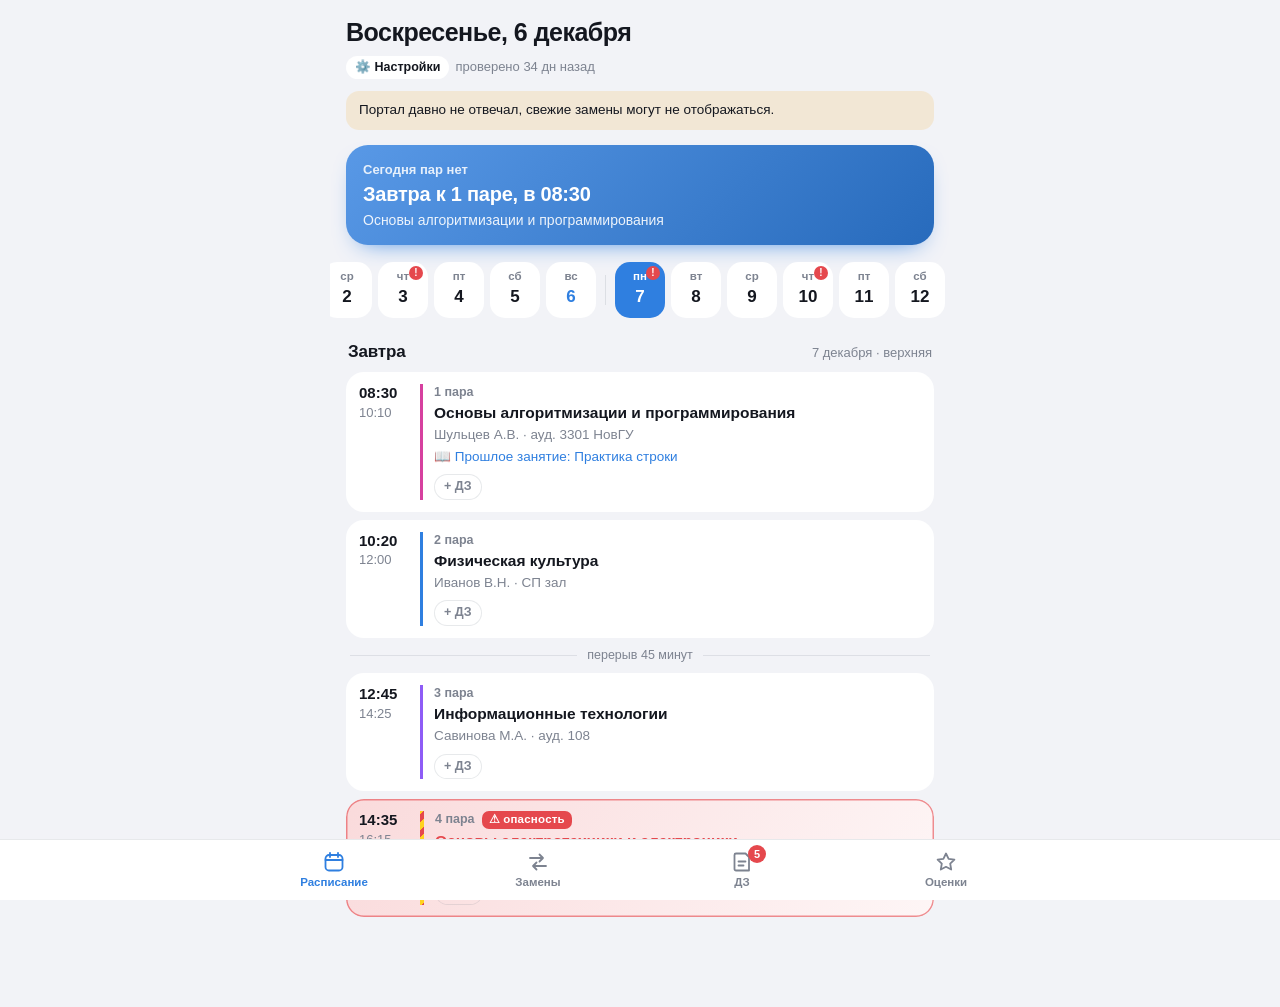
==== index.html @ b81eb341 "Обновить index.html" ====
<!doctype html>
<html lang="ru">
<head>
  <meta charset="utf-8">
  <meta name="viewport" content="width=device-width, initial-scale=1, viewport-fit=cover, user-scalable=no">
  <meta name="color-scheme" content="light dark">
  <title>Расписание 5952</title>
  <link rel="stylesheet" href="style.css?v=4d3361026c">
</head>
<body>
  <div id="view" class="view" aria-live="polite"></div>

  <nav class="tabbar" aria-label="Разделы">
    <button class="tab" data-action="tab" data-tab="schedule">
      <svg viewBox="0 0 24 24" aria-hidden="true"><rect x="3.5" y="5" width="17" height="15.5" rx="3.5"/><path d="M3.5 10h17M8 2.8V7M16 2.8V7"/></svg>
      <span>Расписание</span>
    </button>
    <button class="tab" data-action="tab" data-tab="changes">
      <svg viewBox="0 0 24 24" aria-hidden="true"><path d="M4 8h13M13.5 4.5 17 8l-3.5 3.5M20 16H7M10.5 12.5 7 16l3.5 3.5"/></svg>
      <span>Замены</span>
      <b class="badge" id="badge-changes" hidden></b>
    </button>
    <button class="tab" data-action="tab" data-tab="homework">
      <svg viewBox="0 0 24 24" aria-hidden="true"><path d="M6 3.5h9.5L19 7v13.5H6a1.5 1.5 0 0 1-1.5-1.5V5A1.5 1.5 0 0 1 6 3.5Z"/><path d="M8.5 11.5h7M8.5 15.5h5"/></svg>
      <span>ДЗ</span>
      <b class="badge" id="badge-homework" hidden></b>
    </button>
    <button class="tab" data-action="tab" data-tab="grades">
      <svg viewBox="0 0 24 24" aria-hidden="true"><path d="m12 3.500 2.600 5.300 5.800.8-4.200 4.100 1 5.800-5.200-2.700-5.200 2.700 1-5.800-4.200-4.100 5.800-.8L12 3.500Z"/></svg>
      <span>Оценки</span>
    </button>
  </nav>

  <div id="sheet-root"></div>
  <div id="toast" class="toast" role="status" hidden></div>

  <script src="common.js?v=c8335464c0" defer></script>
  <script src="app.js?v=325c1d94b6" defer></script>
  <script src="https://telegram.org/js/telegram-web-app.js" async onload="window.onTelegramReady && window.onTelegramReady()"></script>
</body>
</html>
---- style.css ----
:root {
  --bg: var(--tg-theme-secondary-bg-color, #f2f3f7);
  --card: var(--tg-theme-section-bg-color, var(--tg-theme-bg-color, #ffffff));
  --text: var(--tg-theme-text-color, #14171f);
  --hint: var(--tg-theme-hint-color, #7d8390);
  --accent: var(--tg-theme-button-color, #2f7fe0);
  --accent-text: var(--tg-theme-button-text-color, #ffffff);
  --line: rgba(125, 131, 144, 0.18);
  --danger: #e5484d;
  --warn: #d98a00;
  --info: #2f7fe0;
  --ok: #2ea66f;
  --radius: 18px;
  --safe-bottom: max(env(safe-area-inset-bottom, 0px), var(--tg-safe-area-inset-bottom, 0px));
  --tabbar: 62px;
}

@media (prefers-color-scheme: dark) {
  :root {
    --bg: var(--tg-theme-secondary-bg-color, #0f1115);
    --card: var(--tg-theme-section-bg-color, var(--tg-theme-bg-color, #1a1d24));
    --text: var(--tg-theme-text-color, #f2f3f7);
    --hint: var(--tg-theme-hint-color, #8b92a0);
    --accent: var(--tg-theme-button-color, #4c94ee);
    --warn: #f0a92a;
    --info: #63a6f5;
    --danger: #ff6369;
  }
}

* {
  box-sizing: border-box;
  -webkit-tap-highlight-color: transparent;
}

html,
body {
  margin: 0;
  background: var(--bg);
  color: var(--text);
  font: 15px/1.38 -apple-system, BlinkMacSystemFont, "Segoe UI", Roboto, "Helvetica Neue", Arial, sans-serif;
  -webkit-text-size-adjust: 100%;
}

button,
input,
textarea {
  font: inherit;
  color: inherit;
}

button {
  background: none;
  border: 0;
  padding: 0;
  cursor: pointer;
}

button:focus-visible,
input:focus-visible,
textarea:focus-visible {
  outline: 2px solid var(--accent);
  outline-offset: 2px;
}

h1,
h2,
h3,
p {
  margin: 0;
}

.view {
  max-width: 620px;
  margin: 0 auto;
  padding: 18px 16px calc(var(--tabbar) + var(--safe-bottom) + 28px);
}

/* Шапка */
.head h1 {
  font-size: 25px;
  line-height: 1.15;
  font-weight: 750;
  letter-spacing: -0.02em;
}

.head-meta {
  display: flex;
  flex-wrap: wrap;
  align-items: center;
  gap: 6px;
  margin-top: 9px;
  color: var(--hint);
  font-size: 13px;
}

.chip {
  padding: 3px 9px;
  border-radius: 999px;
  background: var(--card);
  color: var(--text);
  font-size: 12.5px;
  font-weight: 550;
}

.chip-button {
  border: 0;
  cursor: pointer;
}

.page-title {
  margin-top: 2px;
  font-size: 25px;
}

.topic {
  color: var(--info) !important;
}

.tag-muted {
  background: var(--bg);
  color: var(--hint);
}

.grade-subtitle {
  margin: -4px 2px 12px;
  color: var(--hint);
  font-size: 13px;
}

.grade-hero {
  display: flex;
  gap: 16px;
  align-items: center;
  padding: 16px;
  border-radius: 22px;
  background: var(--card);
}

.grade-final {
  display: grid;
  flex: 0 0 auto;
  place-items: center;
  align-content: center;
  width: 86px;
  height: 86px;
  border-radius: 50%;
  background: var(--tone, var(--accent));
  color: #fff;
}

.grade-final b {
  font-size: 38px;
  line-height: 1;
  font-weight: 800;
}

.grade-final span {
  margin-top: 2px;
  font-size: 12px;
  opacity: 0.85;
}

.grade-stats {
  flex: 1;
  min-width: 0;
}

.grade-stats p {
  color: var(--hint);
  font-size: 13.5px;
}

.grade-stats p + p {
  margin-top: 4px;
}

.grade-stats b {
  color: var(--text);
  font-size: 17px;
}

.grade-bar {
  height: 7px;
  margin-top: 8px;
  border-radius: 99px;
  background: var(--bg);
  overflow: hidden;
}

.grade-bar i {
  display: block;
  height: 100%;
  border-radius: inherit;
  background: var(--tone, var(--accent));
}

.tone-top { --tone: #2ea66f; }
.tone-good { --tone: #2f7fe0; }
.tone-mid { --tone: #d98a00; }
.tone-low { --tone: #e5484d; }
.tone-none { --tone: #8b92a0; }

.grade-card {
  padding: 4px 14px;
  border-radius: var(--radius);
  background: var(--card);
}

.grade-row,
.grade-lesson {
  display: flex;
  align-items: center;
  justify-content: space-between;
  gap: 12px;
  padding: 10px 0;
}

.grade-row + .grade-row,
.grade-lesson + .grade-lesson {
  border-top: 1px solid var(--line);
}

.grade-chip {
  min-width: 42px;
  padding: 4px 9px;
  border-radius: 10px;
  background: var(--tone);
  color: #fff;
  text-align: center;
  font-variant-numeric: tabular-nums;
}

.grade-lesson div {
  min-width: 0;
}

.grade-lesson strong {
  display: block;
  font-size: 14px;
}

.grade-lesson span {
  color: var(--hint);
  font-size: 13px;
  overflow-wrap: anywhere;
}

.chip-short {
  background: rgba(240, 169, 42, 0.18);
  color: var(--warn);
}

.banner {
  margin-top: 12px;
  padding: 10px 13px;
  border-radius: 13px;
  background: rgba(240, 169, 42, 0.16);
  color: var(--text);
  font-size: 13.5px;
}

/* Главная карточка */
.hero {
  position: relative;
  margin-top: 15px;
  padding: 16px 17px 15px;
  border-radius: 22px;
  overflow: hidden;
  background-color: var(--accent);
  background-image: linear-gradient(135deg, rgba(255, 255, 255, 0.2), rgba(0, 0, 0, 0.16));
  color: var(--accent-text);
  box-shadow: 0 10px 24px -14px var(--accent);
}

.hero-eyebrow {
  font-size: 13px;
  font-weight: 600;
  opacity: 0.86;
}

.hero-title {
  margin-top: 3px;
  font-size: 20px;
  line-height: 1.22;
  font-weight: 700;
  letter-spacing: -0.012em;
}

.hero-meta {
  margin-top: 5px;
  font-size: 14px;
  opacity: 0.9;
}

.hero-left {
  display: flex;
  align-items: baseline;
  justify-content: space-between;
  gap: 10px;
  margin-top: 13px;
  font-size: 13px;
  font-weight: 600;
}

.hero-bar {
  height: 6px;
  margin-top: 6px;
  border-radius: 99px;
  background: rgba(255, 255, 255, 0.27);
  overflow: hidden;
}

.hero-bar i {
  display: block;
  height: 100%;
  border-radius: inherit;
  background: currentColor;
  transition: width 0.4s ease;
}

/* Лента дней */
.strip {
  display: flex;
  gap: 6px;
  margin: 15px -16px 0;
  padding: 2px 16px 4px;
  overflow-x: auto;
  scrollbar-width: none;
  scroll-snap-type: x proximity;
}

.strip::-webkit-scrollbar {
  display: none;
}

.strip-day {
  position: relative;
  flex: 0 0 auto;
  width: 50px;
  padding: 7px 0 9px;
  border-radius: 15px;
  background: var(--card);
  text-align: center;
  scroll-snap-align: center;
  transition: background 0.15s ease, color 0.15s ease;
}

.strip-day small {
  display: block;
  color: var(--hint);
  font-size: 11.5px;
  font-weight: 550;
}

.strip-day b {
  display: block;
  font-size: 17px;
  font-weight: 680;
}

.strip-day.is-today b {
  color: var(--accent);
}

.strip-day.is-active {
  background: var(--accent);
  color: var(--accent-text);
}

.strip-day.is-active small,
.strip-day.is-active b {
  color: inherit;
}

.strip-day .dot {
  position: absolute;
  left: 50%;
  bottom: 4px;
  width: 5px;
  height: 5px;
  margin-left: -2.5px;
  border-radius: 50%;
  background: var(--warn);
}

.strip-day.is-active .dot {
  background: currentColor;
}

.strip-week {
  flex: 0 0 auto;
  align-self: center;
  width: 1px;
  height: 30px;
  margin: 0 3px;
  background: var(--line);
}

/* Список пар */
.section-title {
  display: flex;
  align-items: baseline;
  justify-content: space-between;
  gap: 10px;
  margin: 18px 2px 9px;
  font-size: 17px;
  font-weight: 680;
  letter-spacing: -0.01em;
}

.section-title small {
  color: var(--hint);
  font-size: 13px;
  font-weight: 500;
  letter-spacing: 0;
}

.lessons {
  display: grid;
  gap: 8px;
}

.lesson {
  display: grid;
  grid-template-columns: 50px 1fr;
  gap: 11px;
  padding: 12px 14px 12px 13px;
  border-radius: var(--radius);
  background: var(--card);
}

.lesson-time {
  font-variant-numeric: tabular-nums;
  line-height: 1.25;
}

.lesson-time b {
  display: block;
  font-size: 15px;
  font-weight: 680;
}

.lesson-time span {
  color: var(--hint);
  font-size: 13px;
}

.lesson-body {
  min-width: 0;
  padding-left: 11px;
  border-left: 3px solid var(--subject, var(--accent));
}

.lesson-top {
  display: flex;
  flex-wrap: wrap;
  align-items: center;
  gap: 5px 7px;
  margin-bottom: 2px;
  color: var(--hint);
  font-size: 12.5px;
  font-weight: 550;
}

.lesson h3 {
  font-size: 15.5px;
  line-height: 1.28;
  font-weight: 620;
  overflow-wrap: anywhere;
}

.lesson p {
  margin-top: 3px;
  color: var(--hint);
  font-size: 13.5px;
  overflow-wrap: anywhere;
}

.lesson.is-cancelled h3 {
  color: var(--hint);
  text-decoration: line-through;
}

.lesson.is-cancelled .lesson-time,
.lesson.is-cancelled .lesson-body {
  opacity: 0.72;
}

.lesson.is-now {
  box-shadow: inset 0 0 0 2px var(--accent);
}

.lesson-foot {
  display: flex;
  flex-wrap: wrap;
  gap: 6px;
  margin-top: 8px;
}

.hw-pill,
.hw-add {
  padding: 4px 10px;
  border-radius: 999px;
  font-size: 12.5px;
  font-weight: 580;
}

.hw-pill {
  max-width: 100%;
  overflow: hidden;
  background: rgba(47, 127, 224, 0.13);
  color: var(--info);
  text-overflow: ellipsis;
  white-space: nowrap;
}

.hw-add {
  color: var(--hint);
  box-shadow: inset 0 0 0 1px var(--line);
}

.tag {
  padding: 1px 7px;
  border-radius: 7px;
  font-size: 11.5px;
  font-weight: 680;
}

.tag-danger {
  background: rgba(229, 72, 77, 0.14);
  color: var(--danger);
}

.tag-warn {
  background: rgba(240, 169, 42, 0.18);
  color: var(--warn);
}

.tag-info {
  background: rgba(47, 127, 224, 0.14);
  color: var(--info);
}

.tag-hazard {
  background: var(--danger);
  color: #fff;
  letter-spacing: 0.02em;
  animation: hazard-pulse 1.8s ease-in-out infinite;
}

.tag-safe {
  background: rgba(46, 166, 111, 0.16);
  color: var(--ok);
}

/* Опасный предмет: красная карточка и полоса как на предупреждающей ленте */
.lesson.is-danger:not(.is-cancelled) {
  background-image: linear-gradient(120deg, rgba(229, 72, 77, 0.2), rgba(229, 72, 77, 0.05));
  box-shadow: inset 0 0 0 1.5px rgba(229, 72, 77, 0.6);
}

.lesson.is-danger:not(.is-cancelled) .lesson-body {
  border-left: 4px solid transparent;
  border-image: repeating-linear-gradient(-45deg, #e5484d 0 5px, #ffd21f 5px 10px) 4;
}

.lesson.is-danger:not(.is-cancelled) h3 {
  color: var(--danger);
  font-weight: 700;
}

.hero.is-danger {
  background-color: #b4161b;
  box-shadow: 0 10px 24px -14px #e5484d;
  color: #fff;
}

.hero-hazard {
  display: inline-block;
  margin-left: 8px;
  padding: 0 6px;
  border-radius: 6px;
  background: #ffd21f;
  color: #16181d;
  font-size: 11.5px;
  font-weight: 800;
}

.strip-day .hazard {
  position: absolute;
  top: 4px;
  right: 5px;
  width: 14px;
  height: 14px;
  border-radius: 50%;
  background: var(--danger);
  color: #fff;
  font-size: 10px;
  font-style: normal;
  font-weight: 800;
  line-height: 14px;
}

.hw-shared-mark {
  padding: 2px 7px;
  border-radius: 7px;
  background: rgba(47, 127, 224, 0.14);
  color: var(--info);
  font-size: 11.5px;
  font-style: normal;
  font-weight: 680;
}

.gap {
  display: flex;
  align-items: center;
  gap: 10px;
  padding: 1px 4px;
  color: var(--hint);
  font-size: 12.5px;
}

.gap::before,
.gap::after {
  content: "";
  flex: 1;
  height: 1px;
  background: var(--line);
}

.empty {
  padding: 32px 22px;
  border-radius: var(--radius);
  background: var(--card);
  color: var(--hint);
  text-align: center;
}

.empty strong {
  display: block;
  margin-bottom: 3px;
  color: var(--text);
  font-size: 16px;
  font-weight: 650;
}

/* Замены */
.change-day {
  margin-bottom: 8px;
  padding: 13px 15px;
  border-radius: var(--radius);
  background: var(--card);
}

.change-day h3 {
  margin-bottom: 9px;
  font-size: 15px;
  font-weight: 680;
}

.change-row + .change-row {
  margin-top: 10px;
  padding-top: 10px;
  border-top: 1px solid var(--line);
}

.change-row p {
  margin-top: 3px;
  color: var(--hint);
  font-size: 13.5px;
}

.change-row strong {
  font-weight: 620;
}

/* ДЗ */
.hw-group {
  margin: 16px 2px 7px;
  color: var(--hint);
  font-size: 13px;
  font-weight: 650;
}

.hw-group.is-late {
  color: var(--danger);
}

.hw-item {
  display: grid;
  grid-template-columns: 28px 1fr auto;
  gap: 11px;
  align-items: start;
  margin-bottom: 8px;
  padding: 12px 13px;
  border-radius: var(--radius);
  background: var(--card);
}

.hw-check {
  display: grid;
  place-items: center;
  width: 26px;
  height: 26px;
  border-radius: 50%;
  box-shadow: inset 0 0 0 2px var(--line);
  color: transparent;
}

.hw-item.is-done .hw-check {
  background: var(--ok);
  box-shadow: none;
  color: #fff;
}

.hw-check svg {
  width: 15px;
  height: 15px;
  fill: none;
  stroke: currentColor;
  stroke-width: 3;
  stroke-linecap: round;
  stroke-linejoin: round;
}

.hw-main {
  min-width: 0;
  text-align: left;
}

.hw-main strong {
  display: block;
  font-size: 13px;
  font-weight: 620;
  color: var(--hint);
}

.hw-main span {
  display: block;
  margin-top: 1px;
  overflow-wrap: anywhere;
  white-space: pre-wrap;
}

.hw-item.is-done .hw-main span {
  color: var(--hint);
  text-decoration: line-through;
}

.hw-remove {
  width: 26px;
  height: 26px;
  color: var(--hint);
  font-size: 20px;
  line-height: 1;
}

.fab {
  position: fixed;
  z-index: 5;
  right: max(16px, calc(50vw - 294px));
  bottom: calc(var(--tabbar) + var(--safe-bottom) + 16px);
  display: grid;
  place-items: center;
  width: 56px;
  height: 56px;
  border-radius: 50%;
  background: var(--accent);
  color: var(--accent-text);
  box-shadow: 0 10px 22px -8px var(--accent);
  font-size: 30px;
  line-height: 1;
}

/* Панель вкладок */
.tabbar {
  position: fixed;
  z-index: 6;
  inset: auto 0 0;
  display: flex;
  justify-content: center;
  gap: 4px;
  padding: 7px 10px calc(7px + var(--safe-bottom));
  background: var(--card);
  border-top: 1px solid var(--line);
}

.tab {
  position: relative;
  flex: 1;
  max-width: 200px;
  height: 46px;
  color: var(--hint);
  font-size: 11.5px;
  font-weight: 600;
}

.tab svg {
  display: block;
  width: 24px;
  height: 24px;
  margin: 1px auto 1px;
  fill: none;
  stroke: currentColor;
  stroke-width: 1.8;
  stroke-linecap: round;
  stroke-linejoin: round;
}

.tab.is-active {
  color: var(--accent);
}

.badge {
  position: absolute;
  top: -2px;
  left: calc(50% + 6px);
  min-width: 18px;
  padding: 0 5px;
  border-radius: 99px;
  background: var(--danger);
  color: #fff;
  font-size: 11px;
  font-weight: 700;
  line-height: 18px;
}

/* Форма ДЗ */
.sheet-back {
  position: fixed;
  z-index: 10;
  inset: 0;
  background: rgba(0, 0, 0, 0.42);
  animation: fade 0.16s ease;
}

.sheet {
  position: fixed;
  z-index: 11;
  inset: auto 0 0;
  max-width: 620px;
  max-height: 88vh;
  margin: 0 auto;
  padding: 10px 16px calc(16px + var(--safe-bottom));
  overflow-y: auto;
  border-radius: 22px 22px 0 0;
  background: var(--card);
  animation: rise 0.2s ease;
}

.sheet-grip {
  width: 36px;
  height: 4px;
  margin: 0 auto 12px;
  border-radius: 9px;
  background: var(--line);
}

.sheet h2 {
  font-size: 19px;
  font-weight: 700;
}

.field-label {
  display: block;
  margin: 15px 0 7px;
  color: var(--hint);
  font-size: 13px;
  font-weight: 600;
}

.choices {
  display: flex;
  flex-wrap: wrap;
  gap: 6px;
}

/* Предметов много: две прокручиваемые строки, чтобы кнопка сохранения оставалась на экране */
.choices-scroll {
  display: grid;
  grid-auto-flow: column;
  grid-auto-columns: max-content;
  grid-template-rows: repeat(2, auto);
  margin: 0 -16px;
  padding: 0 16px 2px;
  overflow-x: auto;
  scrollbar-width: none;
}

.choices-scroll::-webkit-scrollbar {
  display: none;
}

.choice {
  padding: 7px 12px;
  border-radius: 13px;
  background: var(--bg);
  font-size: 13.5px;
  font-weight: 550;
  text-align: left;
}

.choice.is-active {
  background: var(--accent);
  color: var(--accent-text);
}

.input {
  display: block;
  width: 100%;
  padding: 11px 13px;
  border: 0;
  border-radius: 13px;
  background: var(--bg);
  outline-offset: 0;
}

textarea.input {
  min-height: 92px;
  resize: vertical;
}

.primary {
  display: block;
  width: 100%;
  margin-top: 16px;
  padding: 14px;
  border-radius: 14px;
  background: var(--accent);
  color: var(--accent-text);
  font-weight: 650;
}

.primary:disabled {
  opacity: 0.45;
}

.toast {
  position: fixed;
  z-index: 20;
  left: 16px;
  right: 16px;
  bottom: calc(var(--tabbar) + var(--safe-bottom) + 14px);
  max-width: 420px;
  margin: 0 auto;
  padding: 11px 14px;
  border-radius: 13px;
  background: rgba(20, 23, 31, 0.92);
  color: #fff;
  font-size: 13.5px;
  text-align: center;
}

.skeleton {
  height: 74px;
  margin-bottom: 8px;
  border-radius: var(--radius);
  background: var(--card);
  opacity: 0.7;
}

@keyframes hazard-pulse {
  50% { opacity: 0.68; }
}

@keyframes fade {
  from { opacity: 0; }
}

@keyframes rise {
  from { transform: translateY(24px); opacity: 0; }
}

@media (prefers-reduced-motion: reduce) {
  * {
    animation: none !important;
    transition: none !important;
  }
}
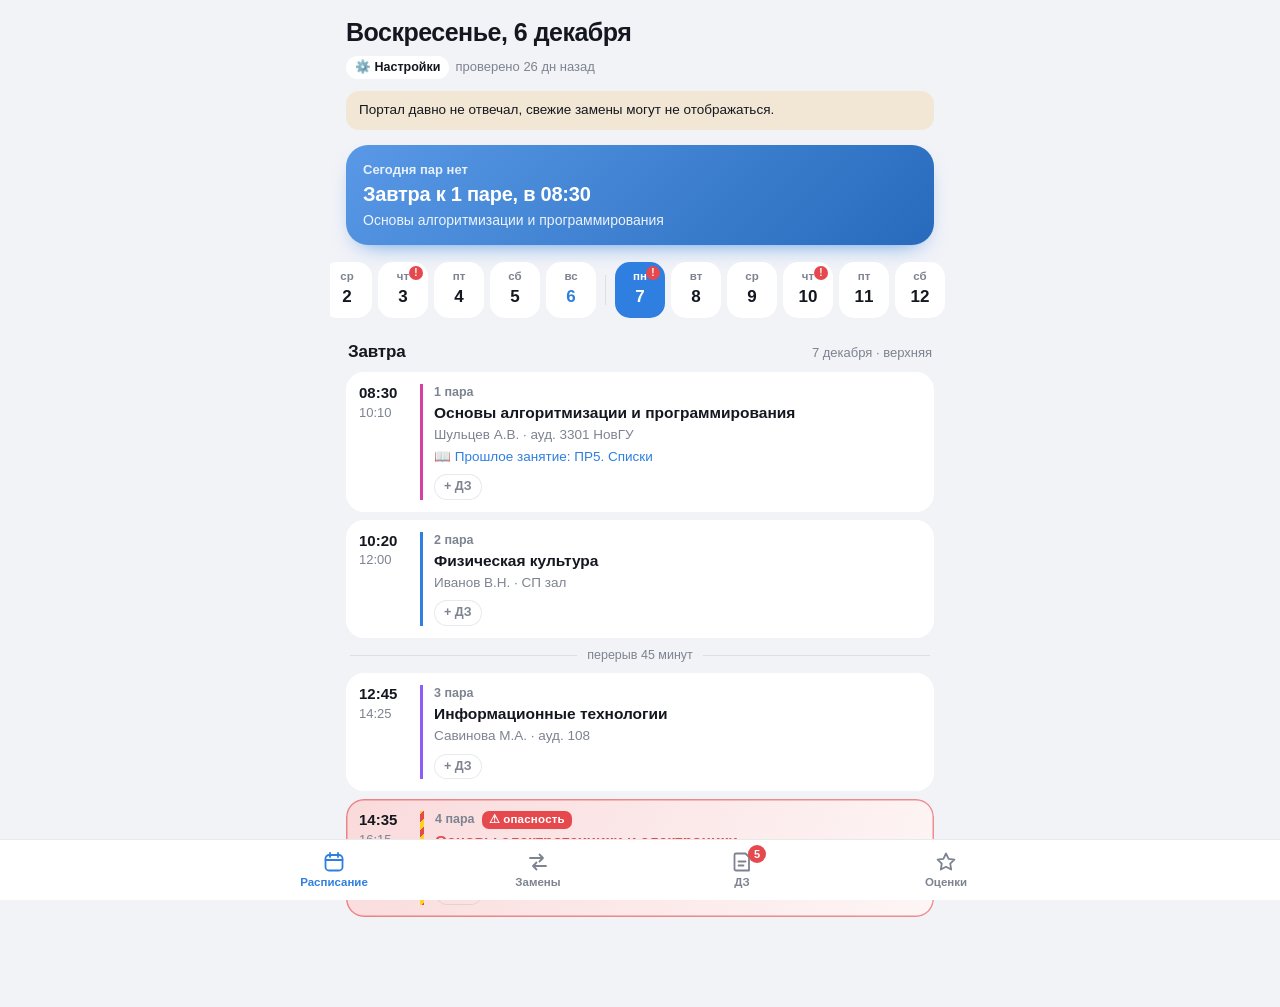
==== commit cbc3656f: "Обновить index.html" ====
--- a/index.html
+++ b/index.html
@@ -5,7 +5,7 @@
   <meta name="viewport" content="width=device-width, initial-scale=1, viewport-fit=cover, user-scalable=no">
   <meta name="color-scheme" content="light dark">
   <title>Расписание 5952</title>
-  <link rel="stylesheet" href="style.css?v=4d3361026c">
+  <link rel="stylesheet" href="style.css?v=cc607bb1db">
 </head>
 <body>
   <div id="view" class="view" aria-live="polite"></div>
@@ -35,7 +35,7 @@
   <div id="toast" class="toast" role="status" hidden></div>
 
   <script src="common.js?v=c8335464c0" defer></script>
-  <script src="app.js?v=325c1d94b6" defer></script>
+  <script src="app.js?v=3dd052fed5" defer></script>
   <script src="https://telegram.org/js/telegram-web-app.js" async onload="window.onTelegramReady && window.onTelegramReady()"></script>
 </body>
 </html>
--- a/style.css
+++ b/style.css
@@ -128,6 +128,29 @@
   font-size: 13px;
 }
 
+.grade-switch {
+  display: flex;
+  gap: 4px;
+  margin: 0 0 14px;
+  padding: 4px;
+  border-radius: 14px;
+  background: var(--card);
+}
+
+.grade-switch button {
+  flex: 1;
+  padding: 8px 10px;
+  border-radius: 10px;
+  color: var(--hint);
+  font-size: 14px;
+  font-weight: 600;
+}
+
+.grade-switch button.is-active {
+  background: var(--accent);
+  color: var(--accent-text);
+}
+
 .grade-hero {
   display: flex;
   gap: 16px;
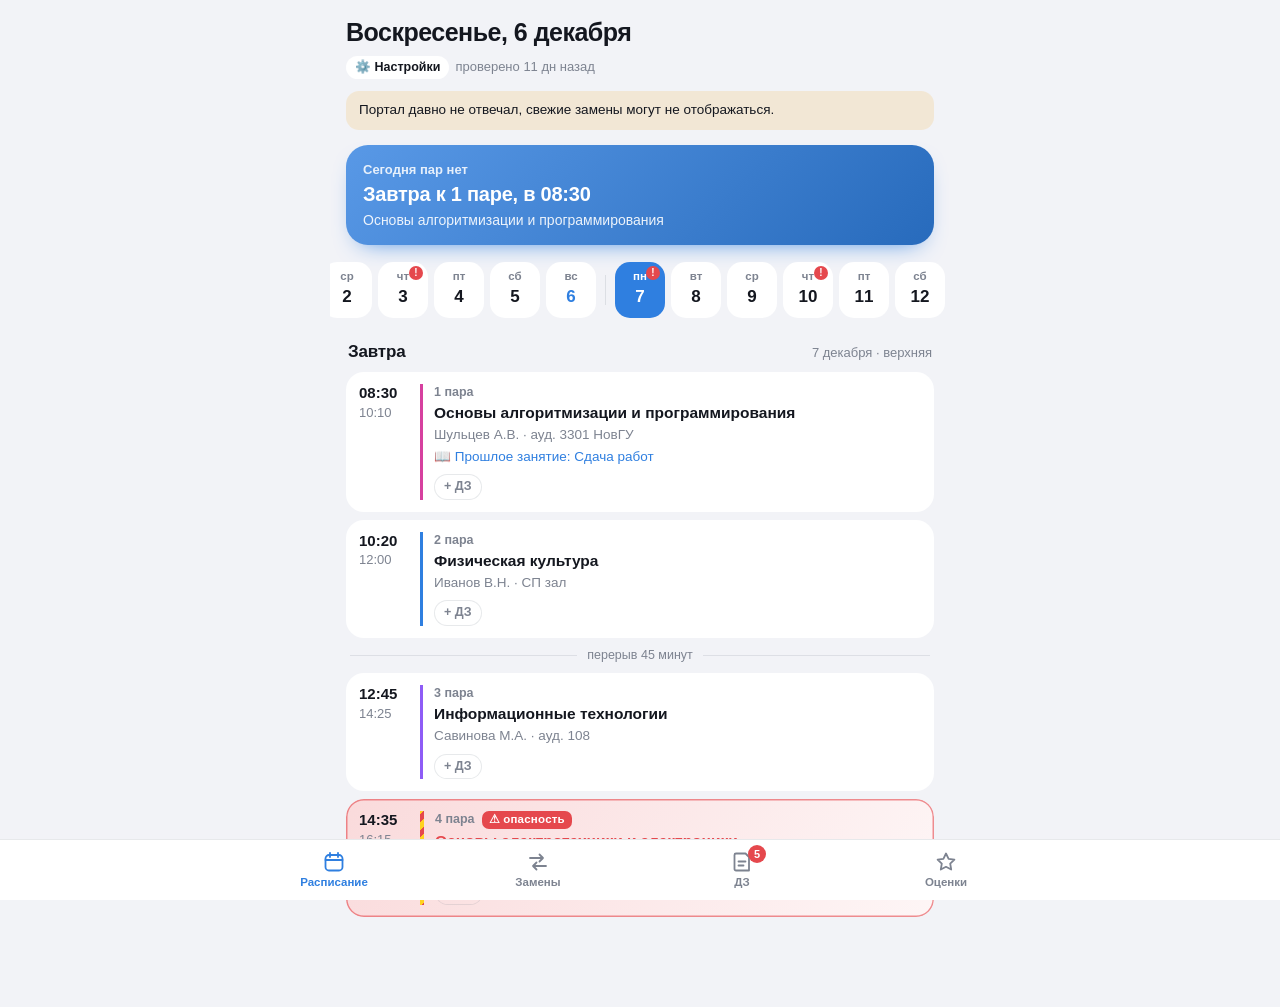
==== commit 3aa7c64b: "Обновить index.html" ====
--- a/index.html
+++ b/index.html
@@ -35,7 +35,7 @@
   <div id="toast" class="toast" role="status" hidden></div>
 
   <script src="common.js?v=c8335464c0" defer></script>
-  <script src="app.js?v=3dd052fed5" defer></script>
+  <script src="app.js?v=ed23e90826" defer></script>
   <script src="https://telegram.org/js/telegram-web-app.js" async onload="window.onTelegramReady && window.onTelegramReady()"></script>
 </body>
 </html>
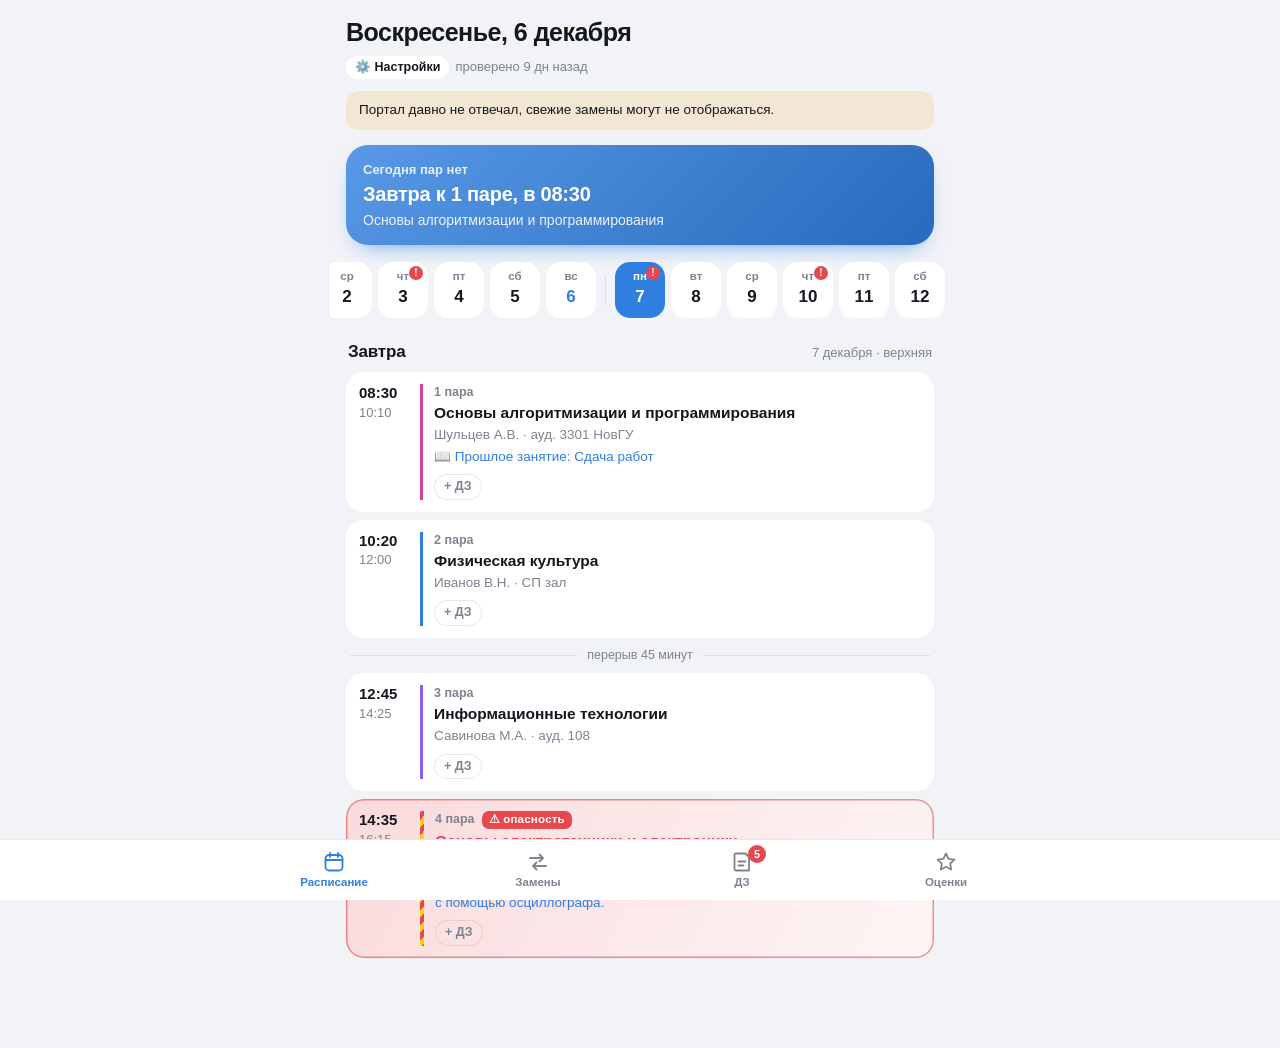
==== commit ec707ac7: "Обновить index.html" ====
--- a/index.html
+++ b/index.html
@@ -4,6 +4,7 @@
   <meta charset="utf-8">
   <meta name="viewport" content="width=device-width, initial-scale=1, viewport-fit=cover, user-scalable=no">
   <meta name="color-scheme" content="light dark">
+  <meta name="referrer" content="no-referrer">
   <title>Расписание 5952</title>
   <link rel="stylesheet" href="style.css?v=cc607bb1db">
 </head>
@@ -34,8 +35,8 @@
   <div id="sheet-root"></div>
   <div id="toast" class="toast" role="status" hidden></div>
 
-  <script src="common.js?v=c8335464c0" defer></script>
-  <script src="app.js?v=ed23e90826" defer></script>
+  <script src="common.js?v=ae019ad194" defer></script>
+  <script src="app.js?v=de566739b2" defer></script>
   <script src="https://telegram.org/js/telegram-web-app.js" async onload="window.onTelegramReady && window.onTelegramReady()"></script>
 </body>
 </html>
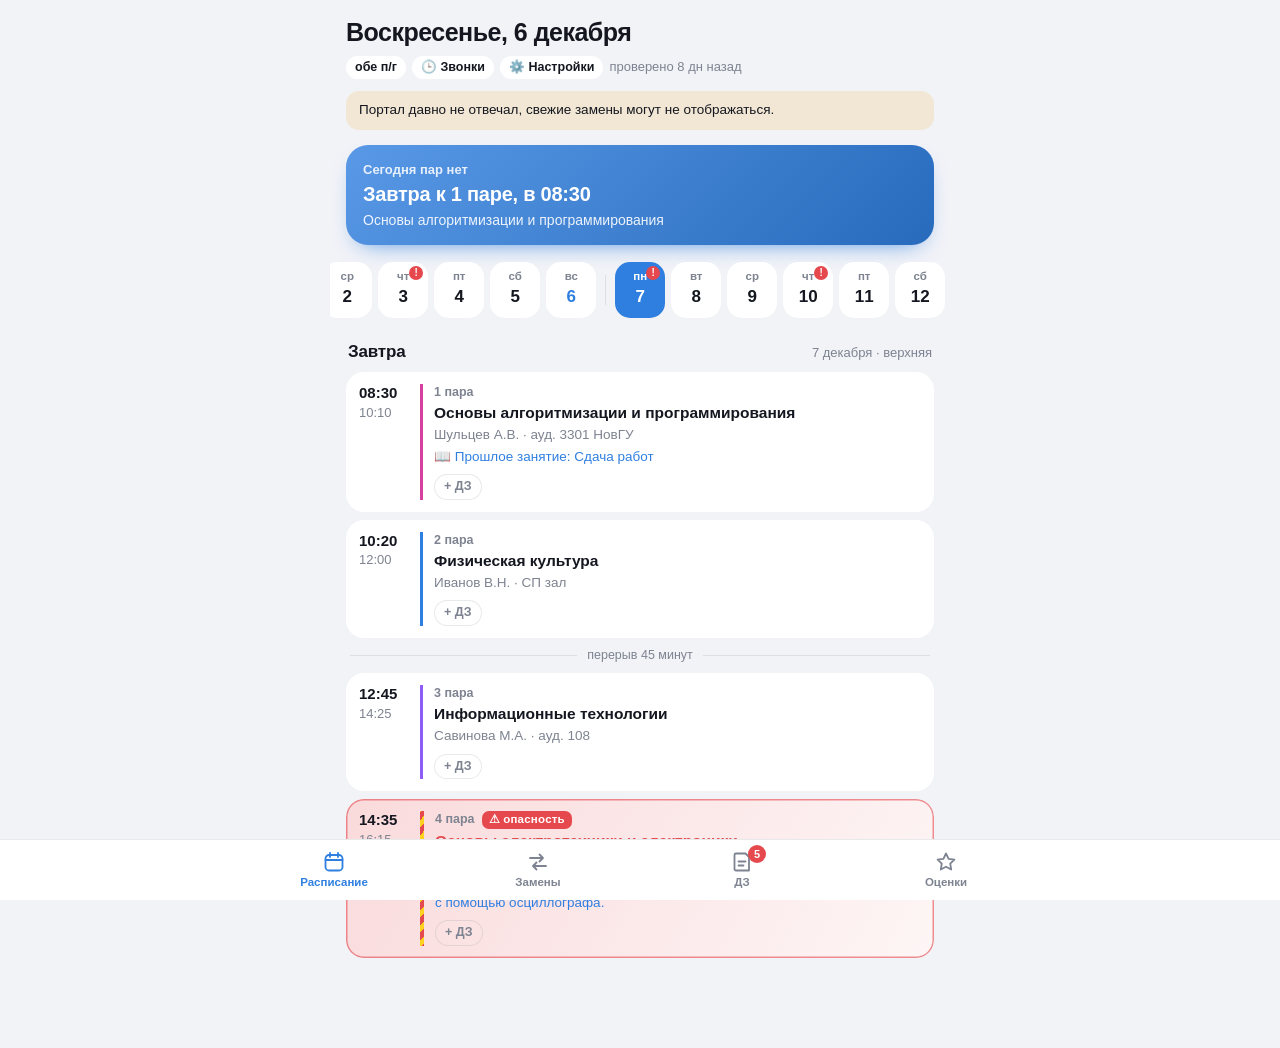
==== commit 2fa341ce: "Обновить index.html" ====
--- a/index.html
+++ b/index.html
@@ -2,11 +2,11 @@
 <html lang="ru">
 <head>
   <meta charset="utf-8">
-  <meta name="viewport" content="width=device-width, initial-scale=1, viewport-fit=cover, user-scalable=no">
+  <meta name="viewport" content="width=device-width, initial-scale=1, viewport-fit=cover">
   <meta name="color-scheme" content="light dark">
   <meta name="referrer" content="no-referrer">
   <title>Расписание 5952</title>
-  <link rel="stylesheet" href="style.css?v=cc607bb1db">
+  <link rel="stylesheet" href="style.css?v=5ca7537394">
 </head>
 <body>
   <div id="view" class="view" aria-live="polite"></div>
@@ -35,8 +35,8 @@
   <div id="sheet-root"></div>
   <div id="toast" class="toast" role="status" hidden></div>
 
-  <script src="common.js?v=ae019ad194" defer></script>
-  <script src="app.js?v=de566739b2" defer></script>
+  <script src="common.js?v=9afcd1a701" defer></script>
+  <script src="app.js?v=5c1c5f04ce" defer></script>
   <script src="https://telegram.org/js/telegram-web-app.js" async onload="window.onTelegramReady && window.onTelegramReady()"></script>
 </body>
 </html>
--- a/style.css
+++ b/style.css
@@ -15,8 +15,19 @@
   --tabbar: 62px;
 }
 
+:root[data-theme="dark"] {
+  --bg: var(--tg-theme-secondary-bg-color, #0f1115);
+  --card: var(--tg-theme-section-bg-color, var(--tg-theme-bg-color, #1a1d24));
+  --text: var(--tg-theme-text-color, #f2f3f7);
+  --hint: var(--tg-theme-hint-color, #8b92a0);
+  --accent: var(--tg-theme-button-color, #4c94ee);
+  --warn: #f0a92a;
+  --info: #63a6f5;
+  --danger: #ff6369;
+}
+
 @media (prefers-color-scheme: dark) {
-  :root {
+  :root:not([data-theme="light"]) {
     --bg: var(--tg-theme-secondary-bg-color, #0f1115);
     --card: var(--tg-theme-section-bg-color, var(--tg-theme-bg-color, #1a1d24));
     --text: var(--tg-theme-text-color, #f2f3f7);
@@ -76,6 +87,10 @@
   padding: 18px 16px calc(var(--tabbar) + var(--safe-bottom) + 28px);
 }
 
+.view.has-fab {
+  padding-bottom: calc(var(--tabbar) + var(--safe-bottom) + 96px);
+}
+
 /* Шапка */
 .head h1 {
   font-size: 25px;
@@ -106,6 +121,125 @@
 .chip-button {
   border: 0;
   cursor: pointer;
+}
+
+.chip-preview {
+  background: rgba(240, 169, 42, 0.2);
+  color: var(--warn);
+}
+
+.chip-return {
+  background: rgba(47, 127, 224, 0.14);
+  color: var(--info);
+}
+
+.banner-info {
+  background: rgba(47, 127, 224, 0.12);
+}
+
+.hero-summary {
+  margin-top: 8px;
+  font-size: 12.5px;
+  font-weight: 550;
+  opacity: 0.88;
+}
+
+.strip-month {
+  flex: 0 0 auto;
+  align-self: center;
+  padding: 2px 6px;
+  color: var(--hint);
+  font-size: 11px;
+  font-weight: 700;
+  text-transform: uppercase;
+  letter-spacing: 0.04em;
+}
+
+.lesson.is-past .lesson-time,
+.lesson.is-past .lesson-body h3,
+.lesson.is-past .lesson-body > p,
+.lesson.is-past .lesson-top {
+  opacity: 0.56;
+}
+
+.inline-link {
+  color: var(--info);
+  text-decoration: underline;
+  word-break: break-all;
+  text-align: left;
+}
+
+.hw-filters {
+  display: flex;
+  flex-wrap: wrap;
+  gap: 6px;
+  margin: 12px 0 4px;
+}
+
+.hw-spoiler {
+  display: flex;
+  align-items: center;
+  justify-content: space-between;
+  width: 100%;
+  text-align: left;
+  cursor: pointer;
+}
+
+.hw-done-bar {
+  display: flex;
+  justify-content: flex-end;
+  margin-bottom: 8px;
+}
+
+.hw-view-text {
+  margin-top: 10px;
+  line-height: 1.45;
+  white-space: pre-wrap;
+  overflow-wrap: anywhere;
+}
+
+.sheet-actions {
+  display: grid;
+  gap: 8px;
+  margin-top: 16px;
+}
+
+.sheet-actions .primary {
+  margin-top: 0;
+}
+
+.secondary-btn {
+  display: block;
+  width: 100%;
+  padding: 12px;
+  border-radius: 14px;
+  background: var(--bg);
+  color: var(--text);
+  font-weight: 600;
+  text-align: center;
+}
+
+.danger-btn {
+  display: block;
+  width: 100%;
+  padding: 12px;
+  border-radius: 14px;
+  background: rgba(229, 72, 77, 0.12);
+  color: var(--danger);
+  font-weight: 600;
+  text-align: center;
+}
+
+.bell-row {
+  display: flex;
+  justify-content: space-between;
+  padding: 7px 0;
+  font-size: 14px;
+  font-variant-numeric: tabular-nums;
+}
+
+.bell-row + .bell-row {
+  border-top: 1px solid var(--line);
 }
 
 .page-title {
@@ -712,8 +846,8 @@
 
 .hw-item {
   display: grid;
-  grid-template-columns: 28px 1fr auto;
-  gap: 11px;
+  grid-template-columns: 36px 1fr;
+  gap: 10px;
   align-items: start;
   margin-bottom: 8px;
   padding: 12px 13px;
@@ -721,19 +855,39 @@
   background: var(--card);
 }
 
+.hw-item.is-shared {
+  grid-template-columns: 36px 1fr auto;
+}
+
 .hw-check {
   display: grid;
   place-items: center;
+  width: 36px;
+  height: 36px;
+  margin: -5px 0 0 -5px;
+  border-radius: 50%;
+  color: transparent;
+}
+
+.hw-check::before {
+  content: "";
+  grid-area: 1 / 1;
   width: 26px;
   height: 26px;
   border-radius: 50%;
   box-shadow: inset 0 0 0 2px var(--line);
-  color: transparent;
-}
-
-.hw-item.is-done .hw-check {
+}
+
+.hw-check svg {
+  grid-area: 1 / 1;
+}
+
+.hw-item.is-done .hw-check::before {
   background: var(--ok);
   box-shadow: none;
+}
+
+.hw-item.is-done .hw-check {
   color: #fff;
 }
 
@@ -906,9 +1060,11 @@
   grid-auto-columns: max-content;
   grid-template-rows: repeat(2, auto);
   margin: 0 -16px;
-  padding: 0 16px 2px;
+  padding: 0 28px 2px 16px;
   overflow-x: auto;
   scrollbar-width: none;
+  -webkit-mask-image: linear-gradient(to right, #000 0, #000 calc(100% - 24px), transparent 100%);
+  mask-image: linear-gradient(to right, #000 0, #000 calc(100% - 24px), transparent 100%);
 }
 
 .choices-scroll::-webkit-scrollbar {
@@ -936,6 +1092,7 @@
   border: 0;
   border-radius: 13px;
   background: var(--bg);
+  font-size: 16px;
   outline-offset: 0;
 }
 
